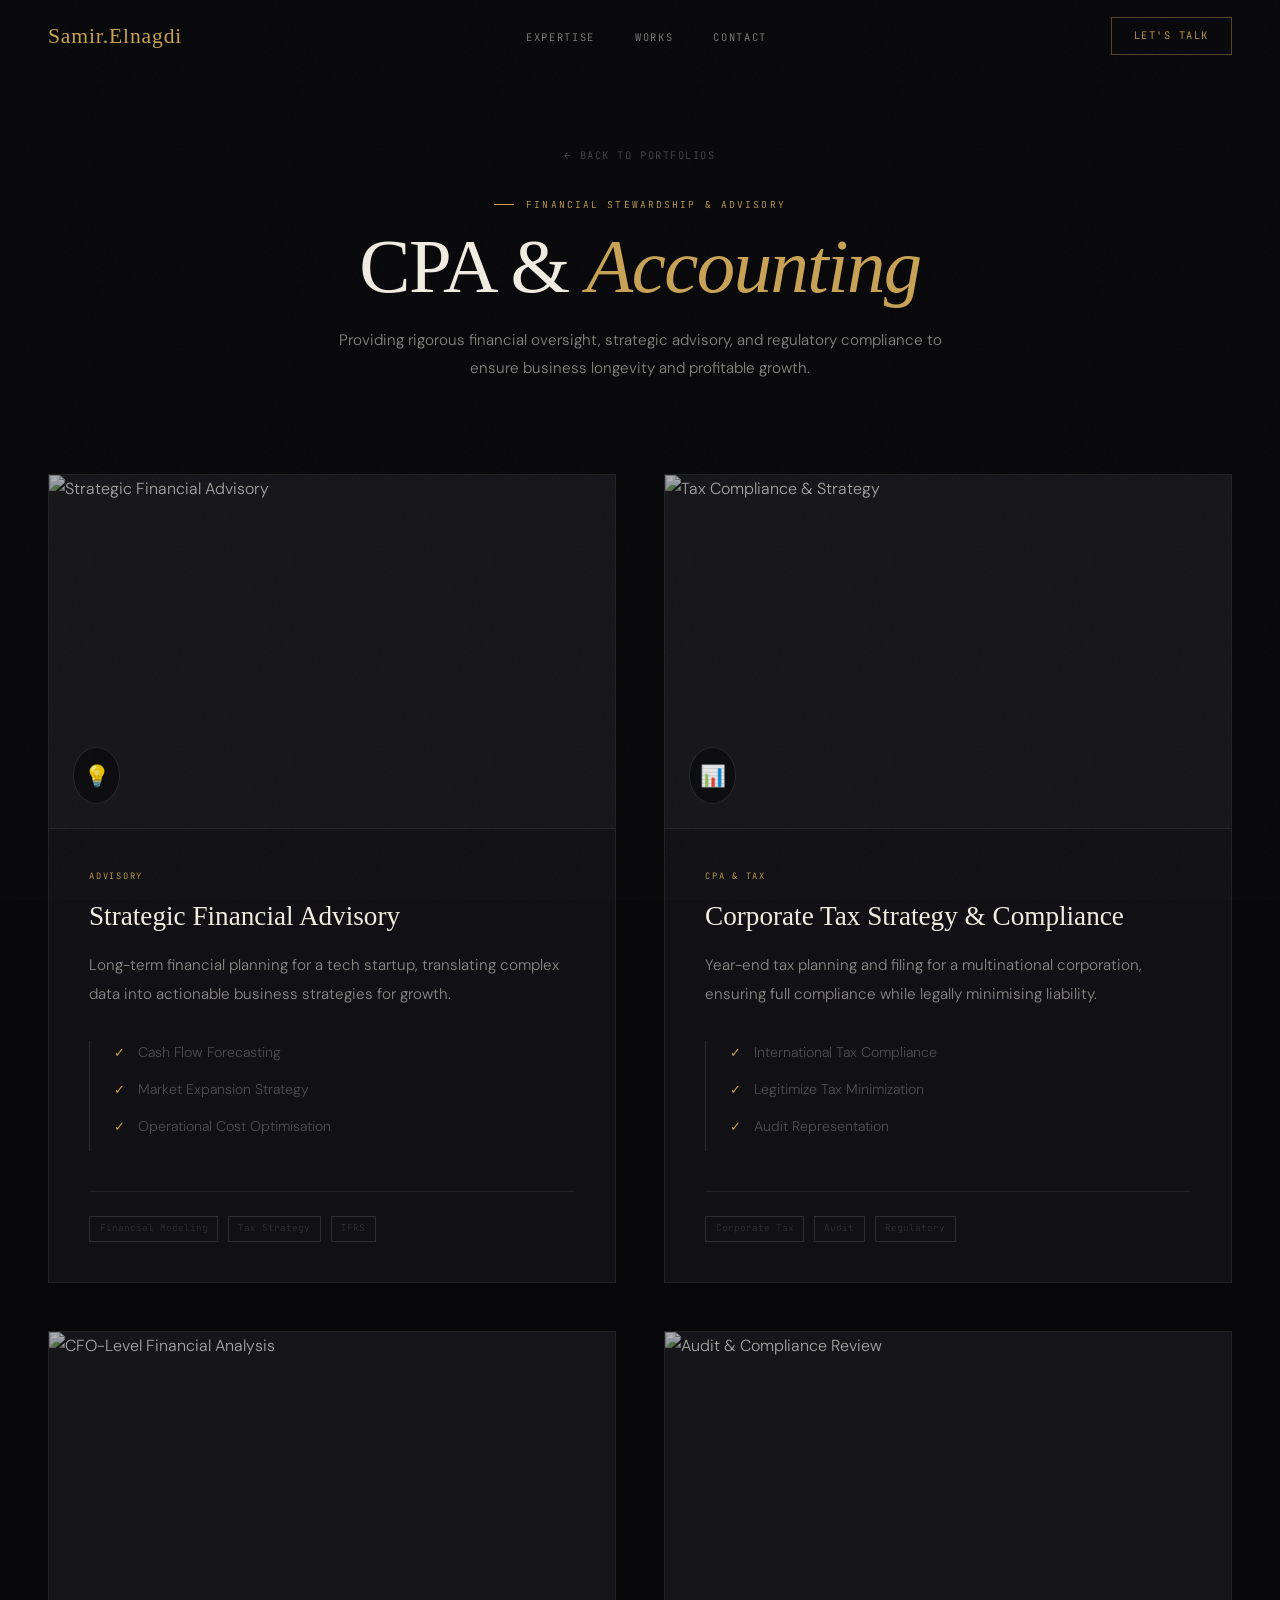
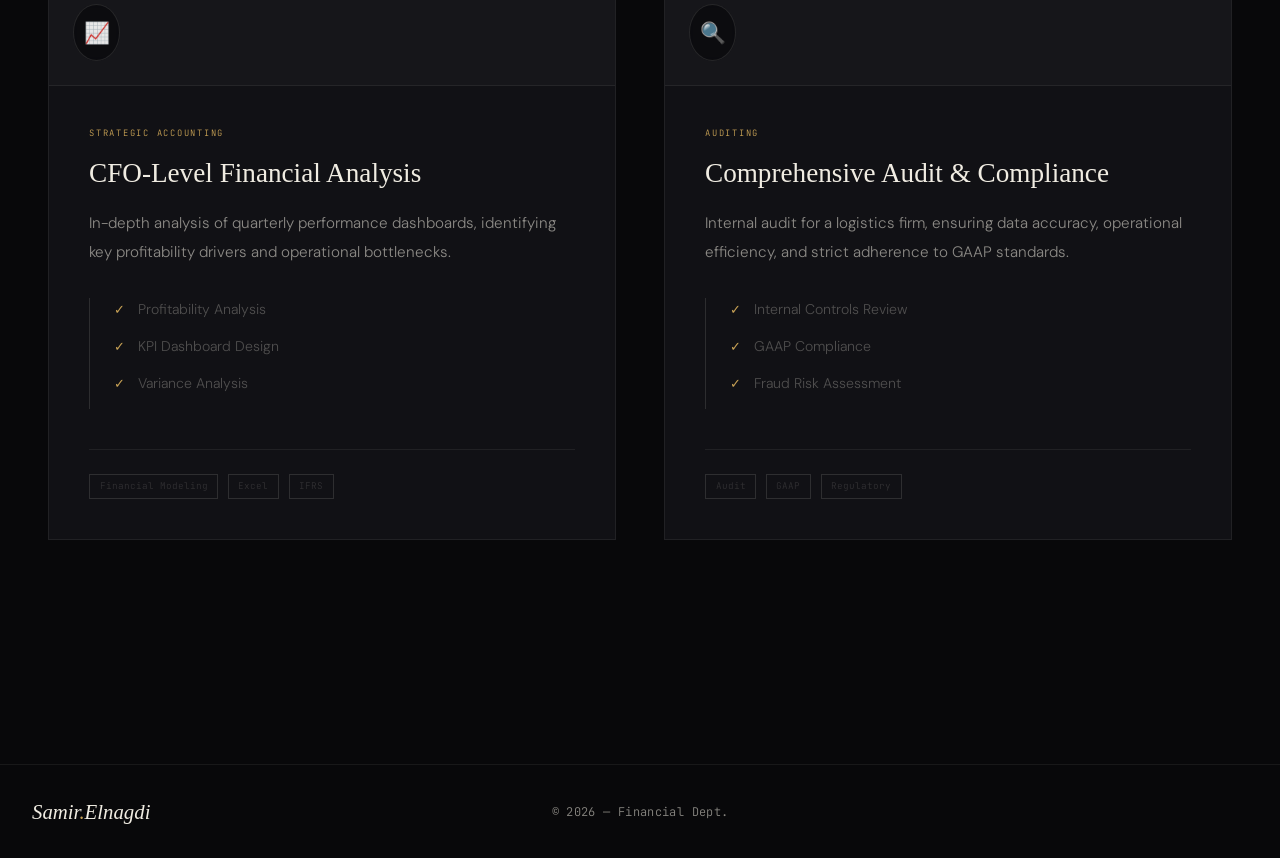
==== accounting-works.html @ 27909c34 "Add files via upload" ====
<!DOCTYPE html>
<html lang="en" data-theme="dark">
<head>
  <meta charset="UTF-8">
  <meta name="viewport" content="width=device-width, initial-scale=1.0">
  <title>CPA & Strategic Accounting — Samir.Elnagdi</title>
  <link rel="icon" type="image/png" href="favicon.png">
   <link rel="apple-touch-icon" href="favicon.png">
  <link rel="preconnect" href="https://fonts.googleapis.com">
  <link rel="preconnect" href="https://fonts.gstatic.com" crossorigin>
  <link href="https://fonts.googleapis.com/css2?family=Cairo:ital,opsz,wght@0,9..144,200;0,9..144,300;0,9..144,400;1,9..144,200;1,9..144,300;1,9..144,400&family=DM+Sans:wght@300;400;500&family=JetBrains+Mono:wght@300;400&display=swap" rel="stylesheet">
  <link rel="stylesheet" href="style.css">
  <style>
    /* ══ ACCOUNTING PAGE CUSTOM STYLES (WITH IMAGES) ══ */
    .pj-hero { padding-top: 140px; padding-bottom: 60px; text-align: center; }
    .pj-back-btn { font-family: 'JetBrains Mono', monospace; font-size: 0.65rem; letter-spacing: 0.15em; text-transform: uppercase; color: var(--text-3); transition: color 0.3s; display: inline-block; margin-bottom: 2rem; }
    .pj-back-btn:hover { color: var(--text); }
    
    .ac-grid { display: grid; grid-template-columns: repeat(auto-fill, minmax(420px, 1fr)); gap: 3rem; padding-bottom: 8rem; }
    
    .ac-card { background: var(--bg-card); border: 1px solid var(--border); position: relative; transition: all 0.5s cubic-bezier(.16,1,.3,1); overflow: hidden; display: flex; flex-direction: column; }
    .ac-card:hover { border-color: var(--accent); transform: translateY(-8px); box-shadow: var(--shadow); }
    
    /* Image Section */
    .ac-media { width: 100%; aspect-ratio: 16/10; background: var(--bg-3); overflow: hidden; border-bottom: 1px solid var(--border); position: relative; }
    .ac-media img { width: 100%; height: 100%; object-fit: cover; transition: transform 0.8s ease; filter: brightness(0.7) grayscale(0.5); /* Conservative tint */ }
    .ac-card:hover .ac-media img { transform: scale(1.04); filter: brightness(1) grayscale(0); }
    
    /* Overlay icon on image */
    .ac-meta-icon { position: absolute; bottom: 1.5rem; left: 1.5rem; font-size: 1.3rem; background: rgba(8,8,10,0.7); padding: 0.6rem; border-radius: 50%; backdrop-filter: blur(4px); border: 1px solid var(--border-2); z-index: 2; opacity: 0.9; color: var(--accent); }

    .ac-info { padding: 2.5rem; flex: 1; display: flex; flex-direction: column; }
    .ac-tag { font-family: 'JetBrains Mono', monospace; font-size: 0.55rem; color: var(--accent); text-transform: uppercase; letter-spacing: 0.2em; margin-bottom: 1rem; display: block; }
    .ac-title { font-family: 'Fraunces', serif; font-size: 1.7rem; font-weight: 300; margin-bottom: 1.2rem; color: var(--text); line-height: 1.2; }
    .ac-desc { font-size: 0.95rem; color: var(--text-2); line-height: 1.9; margin-bottom: 2rem; flex: 1; }
    
    .ac-list { list-style: none; margin-bottom: 2.5rem; border-left: 1px solid var(--border-2); padding-left: 1.5rem; }
    .ac-list li { font-size: 0.88rem; color: var(--text-3); margin-bottom: 0.8rem; display: flex; align-items: center; gap: 0.8rem; }
    .ac-list li::before { content: '✓'; color: var(--accent); font-family: 'JetBrains Mono', monospace; font-size: 0.8rem; }

    .ac-tech-stack { display: flex; flex-wrap: wrap; gap: 0.6rem; border-top: 1px solid var(--border); padding-top: 1.5rem; }
    .ac-tech-tag { font-family: 'JetBrains Mono', monospace; font-size: 0.58rem; color: var(--text-4); border: 1px solid var(--border-2); padding: 0.25rem 0.6rem; }

    @media (max-width: 768px) { .ac-grid { grid-template-columns: 1fr; gap: 2rem; } }
  </style>
</head>
<body>

  <div class="grain-overlay" aria-hidden="true"></div>

  <nav id="nav">
    <div class="nav-inner">
      <a href="index.html" class="nav-logo"><span class="logo-a">Samir</span><span class="logo-dot">.</span><span class="logo-studio">Elnagdi</span></a>
      <ul class="nav-links">
        <li><a href="index.html#expertise" class="nav-link">Expertise</a></li>
        <li><a href="index.html#works" class="nav-link">Works</a></li>
        <li><a href="index.html#contact" class="nav-link">Contact</a></li>
      </ul>
      <div class="nav-actions"><a href="index.html#contact" class="nav-cta magnetic">Let's Talk</a></div>
    </div>
  </nav>

  <header class="pj-hero">
    <div class="container">
      <a href="index.html#works" class="pj-back-btn magnetic">← Back to Portfolios</a>
      <div class="section-tag" style="justify-content: center;" data-reveal>Financial Stewardship & Advisory</div>
      <h1 class="section-title" data-reveal data-delay="80" style="font-size: clamp(3rem, 6vw, 5rem);">CPA & <em>Accounting</em></h1>
      <p class="section-sub" data-reveal data-delay="160" style="margin: 0 auto; max-width: 650px;">
        Providing rigorous financial oversight, strategic advisory, and regulatory compliance to ensure business longevity and profitable growth.
      </p>
    </div>
  </header>

  <section style="padding-top: 2rem;">
    <div class="container">
      <div class="ac-grid">

        <article class="ac-card" data-reveal>
          <div class="ac-media">
            <img src="https://images.unsplash.com/photo-1554224155-8d04cb21cd6c?q=80&w=800&auto=format&fit=crop" alt="Strategic Financial Advisory">
            <span class="ac-meta-icon">💡</span>
          </div>
          <div class="ac-info">
            <span class="ac-tag">Advisory</span>
            <h3 class="ac-title">Strategic Financial Advisory</h3>
            <p class="ac-desc">Long-term financial planning for a tech startup, translating complex data into actionable business strategies for growth.</p>
            <ul class="ac-list">
              <li>Cash Flow Forecasting</li>
              <li>Market Expansion Strategy</li>
              <li>Operational Cost Optimisation</li>
            </ul>
            <div class="ac-tech-stack">
              <span class="ac-tech-tag">Financial Modeling</span><span class="ac-tech-tag">Tax Strategy</span><span class="ac-tech-tag">IFRS</span>
            </div>
          </div>
        </article>

        <article class="ac-card" data-reveal data-delay="100">
          <div class="ac-media">
            <img src="https://images.unsplash.com/photo-1454165804606-c3d57bc86b40?q=80&w=800&auto=format&fit=crop" alt="Tax Compliance & Strategy">
            <span class="ac-meta-icon">📊</span>
          </div>
          <div class="ac-info">
            <span class="ac-tag">CPA & Tax</span>
            <h3 class="ac-title">Corporate Tax Strategy & Compliance</h3>
            <p class="ac-desc">Year-end tax planning and filing for a multinational corporation, ensuring full compliance while legally minimising liability.</p>
            <ul class="ac-list">
              <li>International Tax Compliance</li>
              <li>Legitimize Tax Minimization</li>
              <li>Audit Representation</li>
            </ul>
            <div class="ac-tech-stack">
              <span class="ac-tech-tag">Corporate Tax</span><span class="ac-tech-tag">Audit</span><span class="ac-tech-tag">Regulatory</span>
            </div>
          </div>
        </article>

        <article class="ac-card" data-reveal data-delay="200">
          <div class="ac-media">
            <img src="https://images.unsplash.com/photo-1551288049-bebda4e38f71?q=80&w=800&auto=format&fit=crop" alt="CFO-Level Financial Analysis">
            <span class="ac-meta-icon">📈</span>
          </div>
          <div class="ac-info">
            <span class="ac-tag">Strategic Accounting</span>
            <h3 class="ac-title">CFO-Level Financial Analysis</h3>
            <p class="ac-desc">In-depth analysis of quarterly performance dashboards, identifying key profitability drivers and operational bottlenecks.</p>
            <ul class="ac-list">
              <li>Profitability Analysis</li>
              <li>KPI Dashboard Design</li>
              <li>Variance Analysis</li>
            </ul>
            <div class="ac-tech-stack">
              <span class="ac-tech-tag">Financial Modeling</span><span class="ac-tech-tag">Excel</span><span class="ac-tech-tag">IFRS</span>
            </div>
          </div>
        </article>

        <article class="ac-card" data-reveal>
          <div class="ac-media">
            <img src="https://images.unsplash.com/photo-1610411800109-b68c9287c881?q=80&w=800&auto=format&fit=crop" alt="Audit & Compliance Review">
            <span class="ac-meta-icon">🔍</span>
          </div>
          <div class="ac-info">
            <span class="ac-tag">Auditing</span>
            <h3 class="ac-title">Comprehensive Audit & Compliance</h3>
            <p class="ac-desc">Internal audit for a logistics firm, ensuring data accuracy, operational efficiency, and strict adherence to GAAP standards.</p>
            <ul class="ac-list">
              <li>Internal Controls Review</li>
              <li>GAAP Compliance</li>
              <li>Fraud Risk Assessment</li>
            </ul>
            <div class="ac-tech-stack">
              <span class="ac-tech-tag">Audit</span><span class="ac-tech-tag">GAAP</span><span class="ac-tech-tag">Regulatory</span>
            </div>
          </div>
        </article>

      </div>
    </div>
  </section>

  <footer id="footer" style="border-top: 1px solid var(--border);">
    <div class="container footer-inner">
      <a href="index.html" class="footer-logo">Samir<span>.</span>Elnagdi</a>
      <p class="footer-copy">© 2026 <Samir class="ELnagdi"></Samir> — Financial Dept.</p>
    </div>
  </footer>

  <script src="script.js"></script>
</body>
</html>
---- style.css ----
/* ═══════════════════════════════════════════════
   Samir.Elnagdi — style.css  (RESPONSIVE FIXED)
   Fraunces (display) + DM Sans (body) + JetBrains Mono (mono)
   Theme: Editorial Luxury · Dark/Light
═══════════════════════════════════════════════ */

/* ── VARIABLES ── */
:root,
[data-theme="dark"] {
  --bg:           #08080a;
  --bg-2:         #0f0f12;
  --bg-3:         #16161a;
  --bg-card:      #111115;
  --bg-elevated:  #1a1a20;
  --text:         #f0ece2;
  --text-2:       rgba(240,236,226,.55);
  --text-3:       rgba(240,236,226,.28);
  --text-4:       rgba(240,236,226,.14);
  --accent:       #c8a255;
  --accent-2:     #e5bc70;
  --accent-dim:   rgba(200,162,85,.12);
  --accent-dim2:  rgba(200,162,85,.06);
  --border:       rgba(240,236,226,.07);
  --border-2:     rgba(240,236,226,.13);
  --border-3:     rgba(240,236,226,.22);
  --green:        #5dbfa0;
  --red:          #c96e6e;
  --overlay-bg:   rgba(8,8,10,.92);
  --shadow:       0 24px 64px rgba(0,0,0,.6);
  --shadow-sm:    0 8px 24px rgba(0,0,0,.35);
}

[data-theme="light"] {

  --bg:           #f4f0e8;

  --bg-2:         #ebe6db;

  --bg-3:         #e0d9cc;

  --bg-card:      #faf7f2;

  --bg-elevated:  #ffffff;

  --text:         #18160e;

  --text-2:       rgba(24,22,14,.55);

  --text-3:       rgba(24,22,14,.32);

  --text-4:       rgba(24,22,14,.14);

  --accent:       #9a6e20;

  --accent-2:     #b8872e;

  --accent-dim:   rgba(154,110,32,.1);

  --accent-dim2:  rgba(154,110,32,.05);

  --border:       rgba(24,22,14,.09);

  --border-2:     rgba(24,22,14,.16);

  --border-3:     rgba(24,22,14,.28);

  --green:        #1f7a5a;

  --red:          #a03030;

  --overlay-bg:   rgba(244,240,232,.94);

  --shadow:       0 24px 64px rgba(0,0,0,.12);

  --shadow-sm:    0 8px 24px rgba(0,0,0,.07);

} 

/* ── RESET ── */
*, *::before, *::after { box-sizing: border-box; margin: 0; padding: 0; }
html { scroll-behavior: smooth; font-size: 16px; }
body {
  background: var(--bg); color: var(--text);
  font-family: 'DM Sans', system-ui, sans-serif;
  font-weight: 300; line-height: 1.7;
  overflow-x: hidden;
  transition: background-color .5s ease, color .5s ease;
}
a { color: inherit; text-decoration: none; }
img, svg { display: block; max-width: 100%; }
button { font-family: inherit; cursor: pointer; }
input, textarea, select { font-family: inherit; }

/* ── GRAIN ── */
.grain-overlay {
  position: fixed; inset: 0; z-index: 9990; pointer-events: none; opacity: .028;
  background-image: url("data:image/svg+xml,%3Csvg viewBox='0 0 512 512' xmlns='http://www.w3.org/2000/svg'%3E%3Cfilter id='n'%3E%3CfeTurbulence type='fractalNoise' baseFrequency='.75' numOctaves='4' stitchTiles='stitch'/%3E%3C/filter%3E%3Crect width='100%25' height='100%25' filter='url(%23n)'/%3E%3C/svg%3E");
  background-size: 200px 200px;
}
[data-theme="light"] .grain-overlay { opacity: .018; }

#theme-overlay {
  position: fixed; inset: 0; z-index: 9980; pointer-events: none;
  display: none; clip-path: circle(0px at 50% 50%);
}

/* ── NAV ── */
#nav {
  position: fixed; top: 0; left: 0; right: 0; z-index: 900; padding: 0 3rem;
  transition: background .4s ease, border-color .4s ease, backdrop-filter .4s ease;
}
#nav.scrolled {
  background: var(--overlay-bg); border-bottom: 1px solid var(--border);
  backdrop-filter: blur(20px) saturate(1.4);
}
.nav-inner {
  max-width: 1280px; margin: 0 auto; display: flex;
  align-items: center; justify-content: space-between; height: 72px;
}
.nav-logo {
  font-family: 'Fraunces', Georgia, serif; font-size: 1.35rem;
  font-weight: 300; letter-spacing: .04em; color: var(--text);
}
.nav-logo span { color: var(--accent); }

.nav-links { display: flex; list-style: none; gap: 2.5rem; }
.nav-link {
  font-family: 'JetBrains Mono', monospace; font-size: .65rem;
  letter-spacing: .16em; text-transform: uppercase;
  color: var(--text-2); position: relative; transition: color .3s;
}
.nav-link::after {
  content: ''; position: absolute; bottom: -3px; left: 0; right: 0;
  height: 1px; background: var(--accent);
  transform: scaleX(0); transform-origin: left;
  transition: transform .35s cubic-bezier(.16,1,.3,1);
}
.nav-link:hover { color: var(--text); }
.nav-link:hover::after { transform: scaleX(1); }

.nav-actions { display: flex; align-items: center; gap: 12px; }

.theme-toggle {
  width: 42px; height: 42px; border-radius: 50%;
  background: transparent; border: 1px solid var(--border-2);
  color: var(--text); display: flex; align-items: center; justify-content: center;
  transition: background .3s, border-color .3s, color .3s, transform .2s;
}
.theme-toggle:hover { background: var(--bg-elevated); color: var(--accent); transform: rotate(20deg); }

[data-theme="dark"] .icon-sun { display: block; }
[data-theme="dark"] .icon-moon { display: none; }
[data-theme="light"] .icon-sun { display: none; }
[data-theme="light"] .icon-moon { display: block; }

.nav-cta {
  font-family: 'JetBrains Mono', monospace; font-size: .65rem;
  letter-spacing: .14em; text-transform: uppercase;
  color: var(--accent); border: 1px solid rgba(200,162,85,.4); padding: .55rem 1.4rem;
  transition: background .3s, border-color .3s, color .3s;
}
.nav-cta:hover { background: var(--accent); color: var(--bg); border-color: var(--accent); }

/* Hamburger */
.menu-toggle {
  display: none;
  background: transparent; border: none; padding: 0;
  width: 30px; height: 30px;
  flex-direction: column; justify-content: center;
  align-items: flex-end; gap: 6px; cursor: pointer; z-index: 2005;
}
.menu-toggle .line {
  width: 24px; height: 1.5px; background: var(--text);
  transition: .4s cubic-bezier(.7,0,.3,1); display: block;
}
.menu-toggle .line:last-child { width: 16px; }
.menu-toggle.active .line:nth-child(1) { transform: translateY(4px) rotate(45deg); width: 24px; }
.menu-toggle.active .line:nth-child(2) { transform: translateY(-4px) rotate(-45deg); width: 24px; }

/* ── LAYOUT ── */
.container { max-width: 1280px; margin: 0 auto; padding: 0 3rem; }
section { padding: 6rem 0; }

.section-tag {
  font-family: 'JetBrains Mono', monospace; font-size: .6rem;
  letter-spacing: .22em; text-transform: uppercase;
  color: var(--accent); margin-bottom: .9rem;
  display: flex; align-items: center; gap: .75rem;
}
.section-tag::before { content: ''; display: block; width: 20px; height: 1px; background: var(--accent); }
.section-title {
  font-family: 'Fraunces', Georgia, serif;
  font-size: clamp(2.4rem, 4.5vw, 4.5rem);
  font-weight: 300; line-height: 1.05; letter-spacing: -.02em; margin-bottom: 1.2rem;
}
.section-title em { font-style: italic; color: var(--accent); }
.section-sub { font-size: .95rem; color: var(--text-2); max-width: 46ch; line-height: 1.8; }
.section-header { margin-bottom: 4rem; max-width: 800px; }

/* ══════════════════════════════════════════
   HERO PREMIUM
══════════════════════════════════════════ */
.hero-premium {
  min-height: 100vh;
  padding: 120px 0 60px;
  background: var(--bg);
  position: relative;
  display: flex;
  align-items: center;
  overflow: hidden;
}
.hero-premium .grain-overlay { position: absolute; }

.hero-grid-wrapper {
  display: grid;
  grid-template-columns: 1.1fr 0.9fr;
  gap: 4rem;
  align-items: center;
  position: relative;
  z-index: 5;
}

.hero-badge {
  display: inline-flex; align-items: center; gap: 10px;
  font-family: 'JetBrains Mono', monospace;
  font-size: .7rem; letter-spacing: .2em; text-transform: uppercase;
  color: var(--accent); margin-bottom: 2rem;
}
.pulse {
  width: 6px; height: 6px; background: var(--accent); border-radius: 50%;
  animation: pulse-anim 2s infinite;
}
@keyframes pulse-anim {
  0%  { transform: scale(.9); opacity: 1; }
  100%{ transform: scale(2.5); opacity: 0; }
}

.hero-title {
  font-family: 'Fraunces', Georgia, serif;
  font-size: clamp(2.8rem, 6vw, 5.5rem);
  line-height: 1; font-weight: 200; margin-bottom: 2rem; letter-spacing: -.03em;
}
.hero-title .outline { -webkit-text-stroke: 1px var(--text); color: transparent; }
.hero-title .italic { font-style: italic; font-weight: 100; }

.hero-description {
  font-size: 1rem; color: var(--text-2);
  max-width: 520px; line-height: 1.75; margin-bottom: 3rem;
}

.hero-cta-group { display: flex; align-items: center; gap: 1.5rem; flex-wrap: wrap; }

.cta-primary {
  background: var(--text); color: var(--bg);
  padding: 1rem 2.2rem; border-radius: 100px;
  font-weight: 600; display: inline-flex; align-items: center; gap: .5rem;
  transition: opacity .3s, transform .3s;
}
.cta-primary:hover { opacity: .85; transform: translateY(-2px); }

.cta-secondary {
  font-family: 'JetBrains Mono', monospace; font-size: .7rem;
  letter-spacing: .14em; text-transform: uppercase;
  color: var(--text-2); transition: color .3s;
}
.cta-secondary:hover { color: var(--accent); }

/* Mahal Visual */
.mahal-wrapper {
  position: relative; height: 500px;
  display: flex; justify-content: center; align-items: center;
}
.mahal-frame {
  position: absolute; width: 200px;
  transition: all .7s cubic-bezier(.2,.8,.2,1);
}
.frame-inner {
  position: relative; width: 100%;
  aspect-ratio: 3/4.5;
  border-radius: 120px 120px 20px 20px;
  overflow: hidden;
  border: 1px solid rgba(255,255,255,.1);
  background: var(--bg-3);
}
.frame-inner img {
  width: 100%; height: 100%; object-fit: cover;
  filter: grayscale(100%) brightness(.6); transition: .6s;
}
.f-left  { left: 0;   transform: translateY(40px) rotate(-6deg); z-index: 2; }
.f-center{ z-index: 10; width: 230px; transform: translateY(-20px); }
.f-right { right: 0;  transform: translateY(40px) rotate(6deg);  z-index: 2; }
.mahal-wrapper:hover .f-left  { transform: translateX(-20px) translateY(20px) rotate(-10deg); }
.mahal-wrapper:hover .f-right { transform: translateX(20px)  translateY(20px) rotate(10deg);  }
.mahal-frame:hover { z-index: 20; transform: scale(1.1) translateY(-30px) rotate(0) !important; }
.mahal-frame:hover img { filter: grayscale(0%) brightness(1); }
.frame-tag {
  position: absolute; bottom: 20px; left: 50%; transform: translateX(-50%);
  font-family: 'JetBrains Mono', monospace; font-size: .6rem; letter-spacing: .2em;
  color: #fff; background: rgba(0,0,0,.7); padding: 5px 12px;
  border-radius: 100px; backdrop-filter: blur(8px); white-space: nowrap;
}
.frame-tag.italic { font-style: italic; }

/* Scroll hint */
.scroll-hint {
  position: absolute; bottom: 2rem; left: 50%; transform: translateX(-50%);
  display: flex; align-items: center; gap: .8rem;
  font-family: 'JetBrains Mono', monospace; font-size: .6rem;
  letter-spacing: .2em; text-transform: uppercase; color: var(--text-4);
}
.mouse-icon {
  width: 22px; height: 34px; border: 1px solid var(--border-2); border-radius: 11px;
  position: relative;
}
.mouse-icon::after {
  content: ''; position: absolute; width: 3px; height: 6px;
  background: var(--accent); border-radius: 2px; top: 5px; left: 50%;
  transform: translateX(-50%); animation: scroll-bounce 2s ease-in-out infinite;
}
@keyframes scroll-bounce { 0%,100%{ transform: translateX(-50%) translateY(0); } 80%{ transform: translateX(-50%) translateY(12px); opacity:.2; } }

/* ── TICKER ── */
.ticker-section {
  overflow: hidden;
  border-top: 1px solid var(--border); border-bottom: 1px solid var(--border);
  background: var(--bg-2); padding: .9rem 0;
}
.ticker-track { overflow: hidden; }
.ticker-inner {
  display: flex; align-items: center; gap: 2.5rem;
  white-space: nowrap; animation: ticker-scroll 30s linear infinite;
}
.ticker-inner span {
  font-family: 'JetBrains Mono', monospace; font-size: .62rem;
  letter-spacing: .18em; text-transform: uppercase; color: var(--text-3); flex-shrink: 0;
}
.ticker-inner em { font-style: normal; color: var(--accent); font-size: .65rem; flex-shrink: 0; }
.ticker-section:hover .ticker-inner { animation-play-state: paused; }
@keyframes ticker-scroll { 0%{ transform: translateX(0); } 100%{ transform: translateX(-50%); } }

/* ══════════════════════════════════════════
   EXPERTISE SECTION
══════════════════════════════════════════ */
.expertise-section {
  padding: 6rem 0;
  border-top: 1px solid var(--border);
  background: var(--bg);
}

.expertise-grid {
  display: grid;
  grid-template-columns: repeat(3, 1fr);
  gap: 1.5rem;
}

.exp-card {
  position: relative;
  height: 300px;
  background: var(--bg-card);
  border: 1px solid var(--border);
  overflow: hidden;
  transition: all .5s cubic-bezier(.2,1,.2,1);
}
.exp-img-bg {
  position: absolute; inset: 0; z-index: 0;
  opacity: .1; transition: .6s;
}
.exp-img-bg img { width: 100%; height: 100%; object-fit: cover; }

.exp-inner {
  position: relative; z-index: 2;
  padding: 1.8rem; height: 100%;
  display: flex; flex-direction: column;
}
.exp-header { display: flex; justify-content: space-between; margin-bottom: 1.5rem; }
.exp-num {
  font-family: 'JetBrains Mono', monospace; font-size: .7rem; color: var(--accent);
}
.exp-icon { font-size: 1.2rem; }
.exp-title { font-size: 1.25rem; font-weight: 400; margin-bottom: .5rem; }
.exp-cat { font-size: .65rem; text-transform: uppercase; letter-spacing: .15em; color: var(--accent); margin-bottom: 1rem; }
.exp-desc { font-size: .88rem; color: var(--text-3); line-height: 1.7; }

.exp-card:hover { border-color: var(--accent); transform: translateY(-8px); }
.exp-card:hover .exp-img-bg { opacity: .25; transform: scale(1.05); }

/* CPA Full-Width Card */
.exp-card-cpa {
  grid-column: span 3;
  height: 120px;
  overflow: hidden;
}
.exp-inner-cpa {
  position: relative; z-index: 1;
  padding: 0 2.5rem; width: 100%; height: 100%;
  display: flex; align-items: center; justify-content: space-between;
}
.cpa-left  { flex: 0 0 30%; display: flex; flex-direction: column; gap: .4rem; }
.cpa-desc-area {
  flex: 1; padding: 0 2rem;
  border-left: 1px solid var(--border);
  border-right: 1px solid var(--border);
}
.cpa-right { flex: 0 0 20%; text-align: right; padding-left: 2rem; }

.exp-card-cpa .exp-img-bg img {
  filter: grayscale(100%) brightness(.5);
}

/* ══════════════════════════════════════════
   WORKS SECTION
══════════════════════════════════════════ */
.works-section { padding: 6rem 0; background: var(--bg); }

.works-grid {
  display: grid;
  grid-template-columns: repeat(3, 1fr);
  gap: 1.5rem;
}

.work-card {
  position: relative;
  background: var(--bg-card);
  border: 1px solid var(--border);
  overflow: hidden;
  cursor: pointer;
  transition: all .5s cubic-bezier(.16,1,.3,1);
}

/* Small cards: image fills, info overlays bottom */
.work-card:not(.work-featured) {
  height: 280px;
}
.work-card:not(.work-featured) .work-media {
  position: absolute; inset: 0; z-index: 0;
}
.work-card:not(.work-featured) .work-media img {
  width: 100%; height: 100%; object-fit: cover;
  filter: brightness(.85); transition: all .6s ease;
}
.work-card:not(.work-featured) .work-info {
  position: absolute; bottom: 0; left: 0; width: 100%;
  padding: 2rem 1.5rem 1.5rem; z-index: 2;
  background: linear-gradient(to top, rgba(0,0,0,.9) 0%, rgba(0,0,0,.4) 60%, transparent 100%);
}

/* Featured cards: flex row — image left, info right */
.work-featured {
  grid-column: span 3;
  display: flex;
  flex-direction: row;
  height: 300px;
}
.work-featured .work-media {
  position: relative;
  flex: 1.6;
  overflow: hidden;
}
.work-featured .work-media img {
  width: 100%; height: 100%; object-fit: cover;
  filter: brightness(.85); transition: all .6s ease;
}
.work-featured .work-info {
  flex: 1;
  display: flex; flex-direction: column; justify-content: center;
  padding: 2.5rem;
  background: var(--bg-card);
  border-left: 1px solid var(--border);
}

/* Shared text styles */
.work-cat {
  font-family: 'JetBrains Mono', monospace; font-size: .65rem;
  letter-spacing: .15em; text-transform: uppercase;
  color: var(--accent); margin-bottom: .8rem; display: block;
}
.work-meta { display: flex; justify-content: space-between; align-items: center; margin-bottom: .8rem; }
.work-year { font-family: 'JetBrains Mono', monospace; font-size: .6rem; color: var(--text-4); }
.work-title {
  font-family: 'Fraunces', Georgia, serif; font-size: 1.4rem;
  font-weight: 300; color: var(--text); line-height: 1.2;
}
.work-featured .work-title { font-size: 1.9rem; }
.work-desc { font-size: .85rem; color: var(--text-3); line-height: 1.6; margin-top: .8rem; }

/* Hover effects */
.work-card:hover { border-color: var(--accent); transform: translateY(-5px); }
.work-card:hover .work-media img { filter: brightness(1); transform: scale(1.04); }

.work-overlay {
  position: absolute; inset: 0; z-index: 5;
  background: rgba(0,0,0,.15);
  display: flex; align-items: center; justify-content: center;
  opacity: 0; transition: .4s;
}
.work-card:hover .work-overlay { opacity: 1; }
.work-view-btn {
  font-family: 'JetBrains Mono', monospace; font-size: .7rem;
  color: #fff; border: 1px solid rgba(255,255,255,.3);
  padding: .8rem 1.6rem; border-radius: 100px;
}

/* ── ABOUT ── */
#about { background: var(--bg); }
.about-grid {
  display: grid;
  grid-template-columns: 0.85fr 1.15fr;
  gap: 6rem; align-items: start;
}
.about-portrait { position: relative; margin-bottom: 2.5rem; }
.portrait-frame {
  width: 100%; aspect-ratio: 3/4; max-width: 300px;
  background: var(--bg-3); border: 1px solid var(--border-2);
  display: flex; align-items: center; justify-content: center;
  overflow: hidden; position: relative;
}
.portrait-frame::before {
  content: ''; position: absolute; inset: 0;
  background: radial-gradient(ellipse at 50% 0%, var(--accent-dim2) 0%, transparent 70%);
}
.portrait-initials {
  font-family: 'Fraunces', Georgia, serif; font-size: 8rem;
  font-weight: 200; font-style: italic; color: var(--accent); opacity: .55;
  position: relative; z-index: 1; user-select: none;
}
.portrait-badge {
  position: absolute; bottom: -1rem; right: -1rem;
  background: var(--accent); padding: .9rem 1.2rem;
  display: flex; flex-direction: column; gap: .1rem;
}
.pb-label {
  font-family: 'JetBrains Mono', monospace; font-size: .55rem;
  letter-spacing: .14em; text-transform: uppercase; color: rgba(8,8,10,.6);
}
.pb-value { font-family: 'DM Sans', sans-serif; font-size: .8rem; font-weight: 500; color: var(--bg); }
.about-quote {
  font-family: 'Fraunces', Georgia, serif; font-size: 1.2rem;
  font-weight: 300; font-style: italic; color: var(--text-2); line-height: 1.5;
  border-left: 2px solid var(--accent); padding-left: 1.2rem; margin-top: 1.5rem;
}
.about-text p { font-size: .95rem; color: var(--text-2); line-height: 1.9; margin-bottom: 1.2rem; }
.about-text p:last-child { margin-bottom: 0; }

/* ── CONTACT ── */
#contact { background: var(--bg-2); }
.contact-header { margin-bottom: 3rem; }
.contact-title { max-width: 16ch; }
.contact-grid {
  display: grid;
  grid-template-columns: .9fr 1.1fr;
  gap: 5rem; align-items: start;
}
.contact-intro { font-size: .95rem; color: var(--text-2); line-height: 1.85; margin-bottom: 2rem; }
.contact-email {
  font-family: 'Fraunces', Georgia, serif;
  font-size: clamp(1.1rem, 2.5vw, 1.8rem);
  font-weight: 300; font-style: italic; color: var(--accent);
  display: block; border-bottom: 1px solid rgba(200,162,85,.3);
  padding-bottom: .8rem; margin-bottom: 2.5rem;
  transition: color .3s, border-color .3s;
}
.contact-email:hover { color: var(--accent-2); border-color: rgba(200,162,85,.6); }
.contact-divider { height: 1px; background: var(--border); margin-bottom: 2rem; }
.social-nav { display: grid; grid-template-columns: 1fr 1fr; gap: .8rem; }
.social-link {
  font-family: 'JetBrains Mono', monospace; font-size: .7rem;
  letter-spacing: .12em; text-transform: uppercase;
  color: var(--text-2); display: flex; align-items: center; gap: .5rem;
  padding: .5rem 0; border-bottom: 1px solid var(--border);
  transition: color .3s, padding-left .3s;
}
.social-link span { transition: transform .3s; }
.social-link:hover { color: var(--text); padding-left: .5rem; }
.social-link:hover span { transform: translate(3px,-3px); }

.contact-form { display: flex; flex-direction: column; gap: 1.2rem; }
.form-row { display: grid; grid-template-columns: 1fr 1fr; gap: 1.2rem; }
.form-group { display: flex; flex-direction: column; gap: .45rem; }
.form-label {
  font-family: 'JetBrains Mono', monospace; font-size: .58rem;
  letter-spacing: .15em; text-transform: uppercase; color: var(--text-3);
}
.form-input {
  background: var(--bg-3); border: 1px solid var(--border-2);
  color: var(--text); font-size: .9rem; font-weight: 300;
  padding: .85rem 1rem; outline: none;
  transition: border-color .3s, background .3s;
}
.form-input::placeholder { color: var(--text-4); }
.form-input:focus { border-color: rgba(200,162,85,.6); background: var(--bg-elevated); }
.form-select {
  background-image: url("data:image/svg+xml,%3Csvg width='12' height='8' viewBox='0 0 12 8' fill='none' xmlns='http://www.w3.org/2000/svg'%3E%3Cpath d='M1 1L6 7L11 1' stroke='%23888' stroke-width='1.5'/%3E%3C/svg%3E");
  background-repeat: no-repeat; background-position: right 1rem center; padding-right: 2.5rem;
  appearance: none; -webkit-appearance: none;
}
.form-textarea { height: 130px; resize: none; }
.form-footer { display: flex; align-items: center; justify-content: space-between; flex-wrap: wrap; gap: 1rem; }
.form-privacy {
  font-family: 'JetBrains Mono', monospace; font-size: .58rem;
  letter-spacing: .08em; color: var(--text-4);
}
.form-submit {
  font-family: 'JetBrains Mono', monospace; font-size: .68rem;
  letter-spacing: .14em; text-transform: uppercase;
  background: var(--accent); color: var(--bg); border: none;
  padding: .9rem 2rem; display: flex; align-items: center; gap: .6rem;
  transition: background .3s, transform .25s; cursor: pointer;
}
.form-submit:hover { background: var(--accent-2); transform: translateY(-2px); }
.submit-arrow { transition: transform .3s; }
.form-submit:hover .submit-arrow { transform: translateX(4px); }
.form-success {
  display: none; font-family: 'JetBrains Mono', monospace; font-size: .68rem;
  letter-spacing: .1em; color: var(--green);
  border: 1px solid rgba(93,191,160,.3); padding: .8rem 1rem;
  background: rgba(93,191,160,.07); margin-top: 20px;
}

/* ── FOOTER ── */
#footer {
  padding: 1.8rem 0;
  border-top: 1px solid var(--border);
  background: var(--bg);
}
.footer-inner {
  max-width: 1400px; margin: 0 auto; padding: 0 2rem;
  display: grid;
  grid-template-columns: 1fr 2fr 1fr;
  align-items: center; gap: 1rem;
}
.footer-logo {
  font-family: 'Fraunces', Georgia, serif; font-size: 1.3rem;
  font-style: italic; color: var(--text);
}
.footer-logo span { color: var(--accent); }
.footer-copy {
  font-family: 'JetBrains Mono', monospace; font-size: .75rem;
  letter-spacing: .03em; color: var(--text-2);
  text-align: center; white-space: nowrap;
}
.footer-copy strong { color: var(--text); font-weight: 600; }
.footer-dev, .footer-tagline {
  font-size: .75rem; color: var(--text-3);
  text-align: right; letter-spacing: .01em;
}
.dev-link { color: var(--accent); transition: opacity .3s; }
.dev-link:hover { opacity: .7; }

/* ── REVEAL ANIMATIONS ── */
[data-reveal] {
  opacity: 0;
  transform: translateY(24px);
  transition: opacity .75s cubic-bezier(.16,1,.3,1), transform .75s cubic-bezier(.16,1,.3,1);
}
[data-reveal].in {
  opacity: 1;
  transform: translateY(0);
}

/* ══════════════════════════════════════════════════════
   RESPONSIVE — ONE CLEAN CONSOLIDATED SECTION
   Breakpoints: 1100 → 768 → 480
══════════════════════════════════════════════════════ */

/* ── Large Tablet / Small Laptop (≤ 1100px) ── */
@media (max-width: 1100px) {

  .container { padding: 0 2rem; }
  #nav { padding: 0 2rem; }

  /* Hero */
  .hero-grid-wrapper {
    grid-template-columns: 1fr;
    text-align: center;
    gap: 3rem;
  }
  .hero-description { margin-left: auto; margin-right: auto; }
  .hero-cta-group   { justify-content: center; }
  .hero-badge       { justify-content: center; }
  .hero-mahal-visual{ display: flex; justify-content: center; }
  .mahal-wrapper    { height: 380px; }
  .mahal-frame      { width: 160px; }
  .f-center         { width: 190px; }

  /* Expertise */
  .expertise-grid { grid-template-columns: repeat(2, 1fr); }
  .exp-card-cpa {
    grid-column: span 2;
    height: auto;
  }
  .exp-inner-cpa {
    flex-direction: column;
    align-items: flex-start;
    padding: 2rem;
    gap: 1.2rem;
    height: auto;
  }
  .cpa-left, .cpa-desc-area, .cpa-right {
    flex: none; width: 100%;
    padding: 0; border: none;
    text-align: left;
  }

  /* Works */
  .works-grid { grid-template-columns: repeat(2, 1fr); }
  .work-featured {
    grid-column: span 2;
    flex-direction: column;
    height: auto;
  }
  .work-featured .work-media {
    flex: none;
    height: 260px;
    width: 100%;
  }
  .work-featured .work-info {
    flex: none;
    border-left: none;
    border-top: 1px solid var(--border);
    padding: 2rem;
  }

  /* About */
  .about-grid { grid-template-columns: 1fr; gap: 3rem; }
  .portrait-frame { max-width: 260px; }

  /* Contact */
  .contact-grid { grid-template-columns: 1fr; gap: 3rem; }

  /* Footer */
  .footer-inner {
    grid-template-columns: 1fr 1fr;
    gap: 1.5rem;
  }
  .footer-copy {
    grid-column: span 2;
    text-align: center;
    white-space: normal;
  }
  .footer-dev { text-align: left; }
}

/* ── Tablet Portrait / Mobile (≤ 768px) ── */
@media (max-width: 768px) {

  .container { padding: 0 1.25rem; }
  #nav { padding: 0 1.25rem; }
  section { padding: 4rem 0; }

  /* Nav — show burger, hide desktop links */
  .menu-toggle { display: flex !important; }
  .nav-cta.desktop-only { display: none !important; }

  .nav-links {
    position: fixed;
    top: 0; right: -100%;
    width: 100%; height: 100vh;
    background: var(--bg);
    display: flex; flex-direction: column;
    justify-content: center; align-items: center;
    gap: 2.5rem;
    transition: right .5s cubic-bezier(.7,0,.3,1);
    z-index: 1000;
  }
  .nav-links.active { right: 0; }
  .nav-link {
    font-family: 'Fraunces', Georgia, serif;
    font-size: 2rem; letter-spacing: 0;
  }
  .nav-link::after { display: none; }

  /* Hero */
  .hero-premium { padding: 100px 0 50px; }
  .hero-title { font-size: clamp(2.4rem, 9vw, 3.5rem); margin-bottom: 1.5rem; }
  .hero-description { font-size: .95rem; margin-bottom: 2rem; }
  .mahal-wrapper { height: 300px; }
  .mahal-frame { width: 120px; }
  .f-center { width: 145px; }
  .f-left  { left: -5px;  transform: translateY(30px) rotate(-5deg); }
  .f-right { right: -5px; transform: translateY(30px) rotate(5deg);  }
  .scroll-hint { display: none; }

  /* Typography */
  .section-title { font-size: clamp(2rem, 7vw, 2.8rem); }
  .section-header { margin-bottom: 2.5rem; }

  /* Expertise */
  .expertise-section { padding: 4rem 0; }
  .expertise-grid {
    grid-template-columns: 1fr;
    gap: 1rem;
  }
  .exp-card { height: auto; min-height: 200px; }
  .exp-card-cpa { grid-column: span 1; }

  /* Works */
  .works-section { padding: 4rem 0; }
  .works-grid {
    display: flex;
    flex-direction: column;
    gap: 1.5rem;
  }

  /* ALL cards: stack image on top, info below */
  .work-card,
  .work-featured {
    width: 100%;
    display: flex !important;
    flex-direction: column !important;
    height: auto !important;
  }

  /* Image always at top, relative, fixed height */
  .work-card .work-media,
  .work-featured .work-media {
    position: relative !important;
    flex: none !important;
    inset: auto !important;
    width: 100% !important;
    height: 220px !important;
    overflow: hidden;
  }
  .work-card .work-media img,
  .work-featured .work-media img {
    width: 100%; height: 100%; object-fit: cover;
    filter: brightness(.9) !important;
  }

  /* Info always below, solid background */
  .work-card .work-info,
  .work-featured .work-info {
    position: relative !important;
    flex: none !important;
    inset: auto !important;
    width: 100% !important;
    padding: 1.5rem !important;
    background: var(--bg-card) !important;
    background-image: none !important;
  }

  .work-title { font-size: 1.3rem !important; }
  .work-featured .work-title { font-size: 1.5rem !important; }

  /* About */
  .about-grid { gap: 2.5rem; }
  .portrait-frame { max-width: 240px; }
  .portrait-badge { right: 0; }

  /* Contact */
  .form-row { grid-template-columns: 1fr; }
  .social-nav { grid-template-columns: 1fr 1fr !important; }

  /* Footer */
  .footer-inner {
    display: flex;
    flex-direction: column;
    align-items: center;
    text-align: center;
    gap: 1rem;
  }
  .footer-logo,
  .footer-copy,
  .footer-dev,
  .footer-tagline {
    text-align: center !important;
    white-space: normal;
  }

  /* Reveal: never block content on mobile */
  [data-reveal] {
    opacity: 1 !important;
    transform: none !important;
    transition: none !important;
  }
  [data-reveal].in {
    opacity: 1 !important;
    transform: none !important;
  }
}

/* ── Small Mobile (≤ 480px) ── */
@media (max-width: 480px) {

  .hero-title  { font-size: 2.3rem; }
  .hero-badge  { font-size: .6rem; letter-spacing: .12em; }

  .hero-cta-group  { flex-direction: column; align-items: stretch; }
  .cta-primary,
  .cta-secondary { text-align: center; justify-content: center; }

  .mahal-wrapper { height: 260px; }
  .mahal-frame   { width: 100px; }
  .f-center      { width: 120px; }

  .exp-inner { padding: 1.2rem; }

  .social-nav { grid-template-columns: 1fr !important; }

  .form-footer { flex-direction: column; align-items: stretch; }
  .form-submit  { justify-content: center; }
}
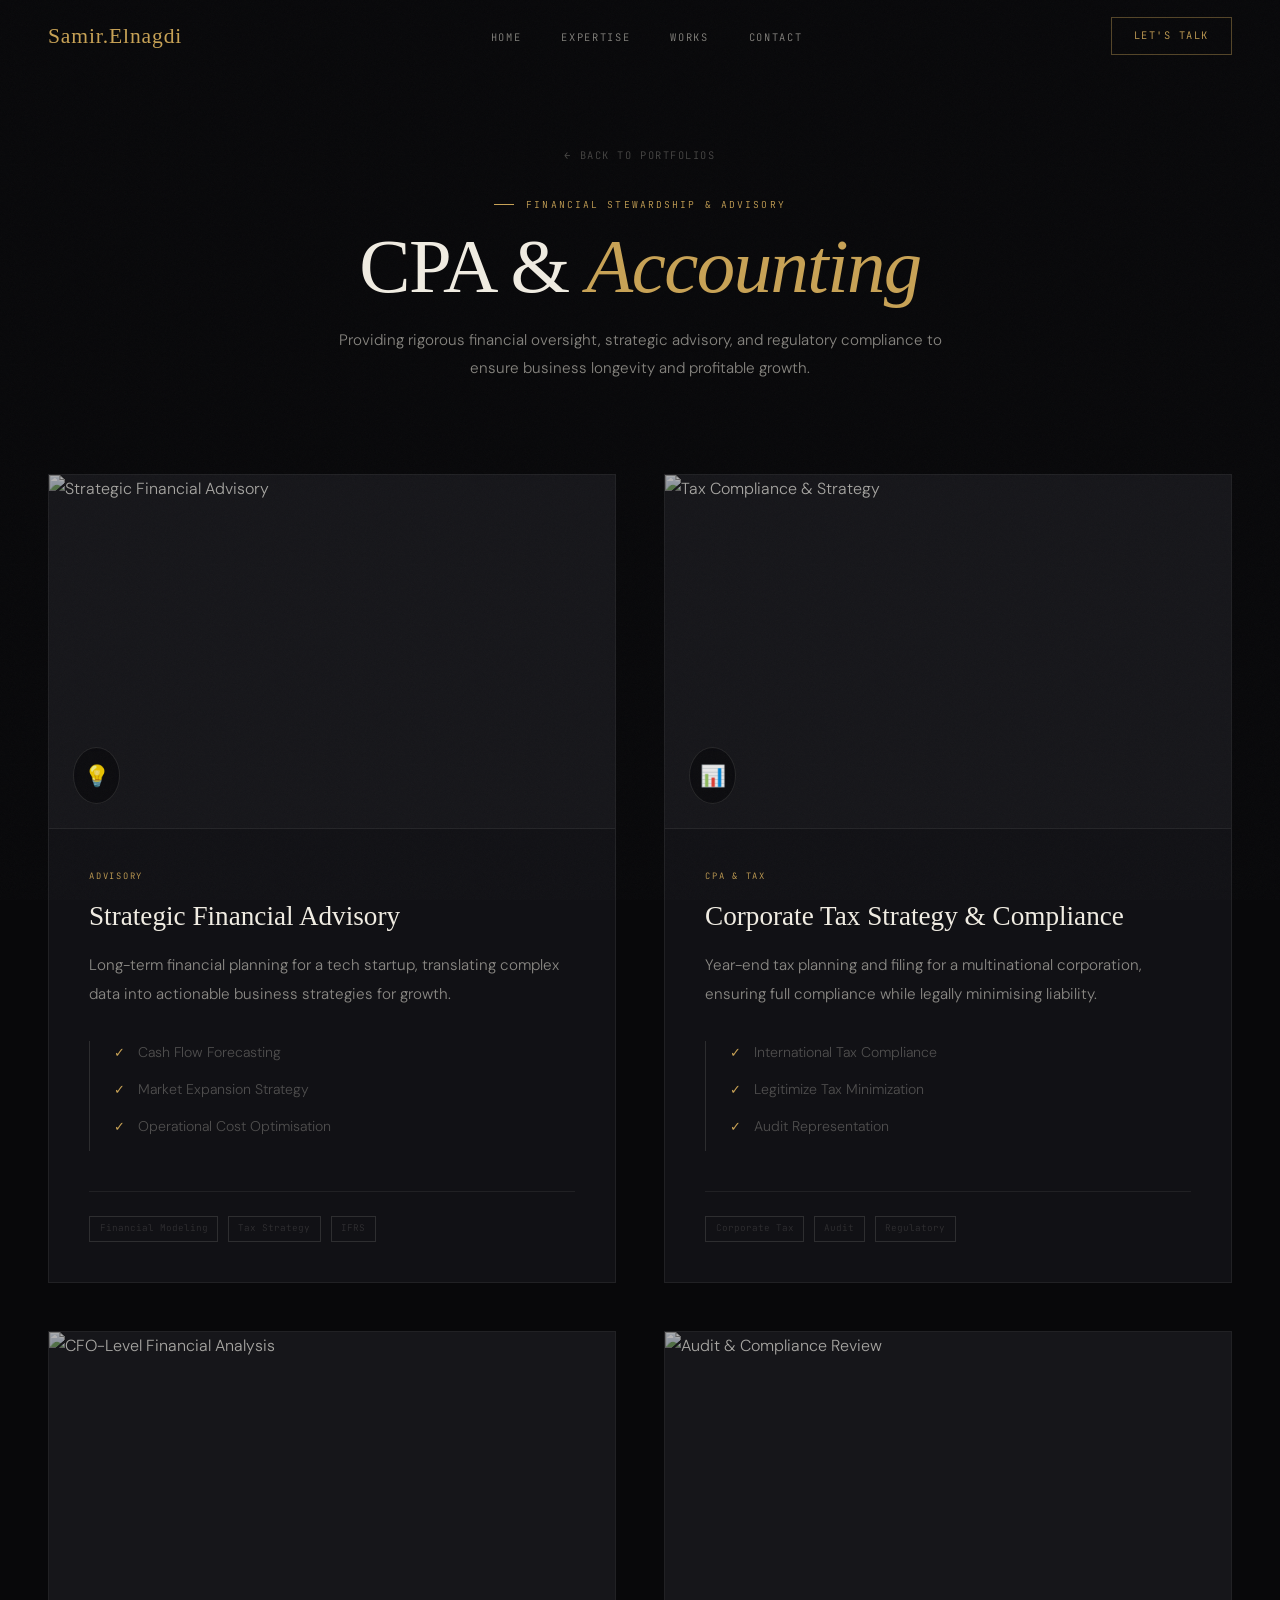
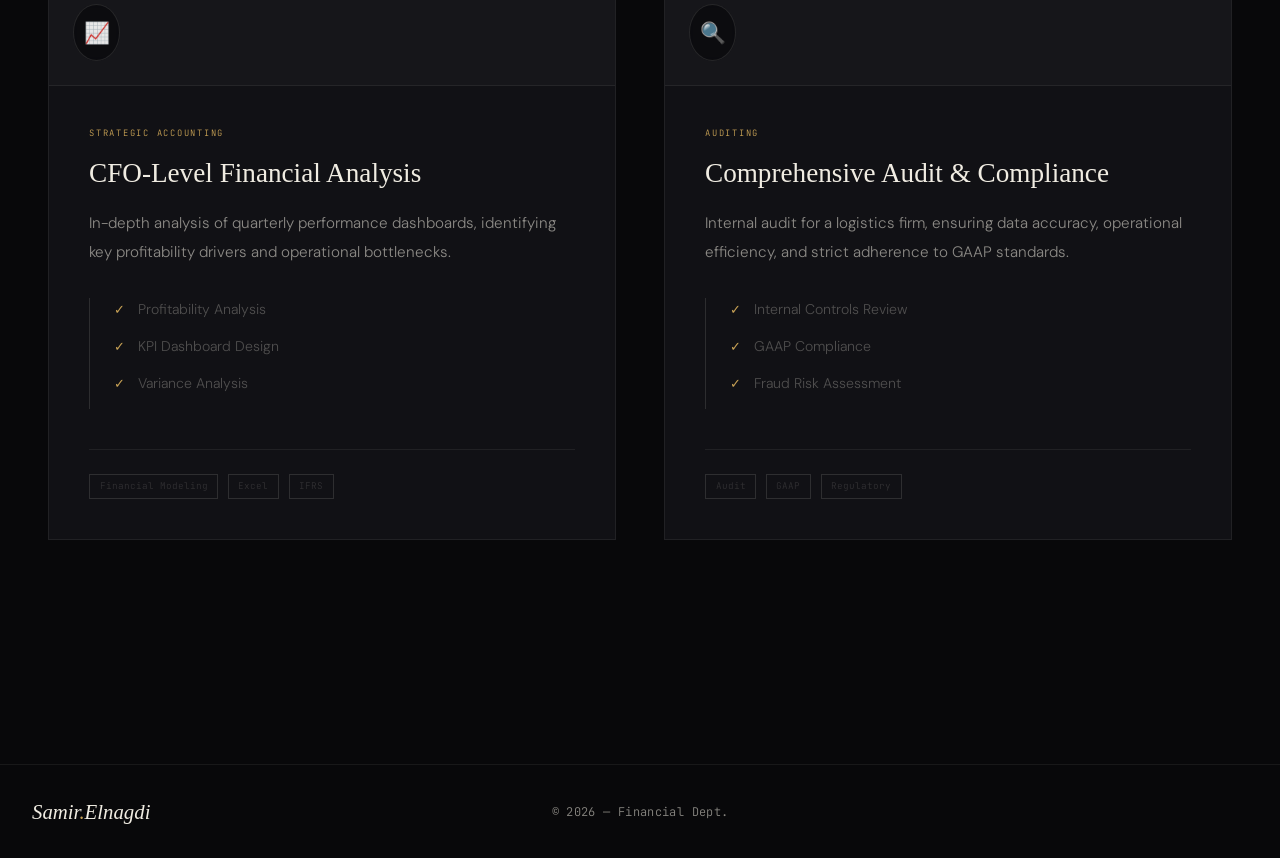
==== commit 4265a73f: "Add files via upload" ====
--- a/accounting-works.html
+++ b/accounting-works.html
@@ -52,6 +52,7 @@
     <div class="nav-inner">
       <a href="index.html" class="nav-logo"><span class="logo-a">Samir</span><span class="logo-dot">.</span><span class="logo-studio">Elnagdi</span></a>
       <ul class="nav-links">
+        <li><a href="index.html" class="nav-link">Home</a></li>
         <li><a href="index.html#expertise" class="nav-link">Expertise</a></li>
         <li><a href="index.html#works" class="nav-link">Works</a></li>
         <li><a href="index.html#contact" class="nav-link">Contact</a></li>
--- a/style.css
+++ b/style.css
@@ -30,51 +30,6 @@
   --shadow-sm:    0 8px 24px rgba(0,0,0,.35);
 }
 
-[data-theme="light"] {
-
-  --bg:           #f4f0e8;
-
-  --bg-2:         #ebe6db;
-
-  --bg-3:         #e0d9cc;
-
-  --bg-card:      #faf7f2;
-
-  --bg-elevated:  #ffffff;
-
-  --text:         #18160e;
-
-  --text-2:       rgba(24,22,14,.55);
-
-  --text-3:       rgba(24,22,14,.32);
-
-  --text-4:       rgba(24,22,14,.14);
-
-  --accent:       #9a6e20;
-
-  --accent-2:     #b8872e;
-
-  --accent-dim:   rgba(154,110,32,.1);
-
-  --accent-dim2:  rgba(154,110,32,.05);
-
-  --border:       rgba(24,22,14,.09);
-
-  --border-2:     rgba(24,22,14,.16);
-
-  --border-3:     rgba(24,22,14,.28);
-
-  --green:        #1f7a5a;
-
-  --red:          #a03030;
-
-  --overlay-bg:   rgba(244,240,232,.94);
-
-  --shadow:       0 24px 64px rgba(0,0,0,.12);
-
-  --shadow-sm:    0 8px 24px rgba(0,0,0,.07);
-
-} 
 
 /* ── RESET ── */
 *, *::before, *::after { box-sizing: border-box; margin: 0; padding: 0; }
@@ -444,44 +399,85 @@
   background: linear-gradient(to top, rgba(0,0,0,.9) 0%, rgba(0,0,0,.4) 60%, transparent 100%);
 }
 
-/* Featured cards: flex row — image left, info right */
+
 .work-featured {
   grid-column: span 3;
   display: flex;
   flex-direction: row;
-  height: 300px;
-}
+  height: 300px; 
+  margin-bottom: 1.5rem; 
+  background: var(--bg-card);
+  border: 1px solid var(--border);
+  overflow: hidden;
+  transition: all .5s cubic-bezier(.16,1,.3,1);
+}
+
+
+.work-featured.reverse {
+  flex-direction: row-reverse;
+}
+
+.work-featured:hover {
+  transform: translateY(-5px); 
+  border-color: var(--accent);
+  box-shadow: var(--shadow);
+}
+
 .work-featured .work-media {
   position: relative;
-  flex: 1.6;
+  flex: 1.4; 
   overflow: hidden;
 }
+
 .work-featured .work-media img {
-  width: 100%; height: 100%; object-fit: cover;
-  filter: brightness(.85); transition: all .6s ease;
-}
+  width: 100%; 
+  height: 100%; 
+  object-fit: cover;
+  filter: brightness(.85); 
+  transition: all .6s ease;
+}
+
+.work-featured:hover .work-media img {
+  transform: scale(1.05);
+  filter: brightness(1);
+}
+
 .work-featured .work-info {
   flex: 1;
-  display: flex; flex-direction: column; justify-content: center;
-  padding: 2.5rem;
-  background: var(--bg-card);
+  display: flex; 
+  flex-direction: column; 
+  justify-content: center;
+  padding: 1.8rem; 
+}
+
+
+.work-featured:not(.reverse) .work-info {
   border-left: 1px solid var(--border);
 }
 
-/* Shared text styles */
-.work-cat {
-  font-family: 'JetBrains Mono', monospace; font-size: .65rem;
-  letter-spacing: .15em; text-transform: uppercase;
-  color: var(--accent); margin-bottom: .8rem; display: block;
-}
-.work-meta { display: flex; justify-content: space-between; align-items: center; margin-bottom: .8rem; }
-.work-year { font-family: 'JetBrains Mono', monospace; font-size: .6rem; color: var(--text-4); }
-.work-title {
-  font-family: 'Fraunces', Georgia, serif; font-size: 1.4rem;
-  font-weight: 300; color: var(--text); line-height: 1.2;
-}
-.work-featured .work-title { font-size: 1.9rem; }
-.work-desc { font-size: .85rem; color: var(--text-3); line-height: 1.6; margin-top: .8rem; }
+.work-featured.reverse .work-info {
+  border-right: 1px solid var(--border);
+}
+
+
+@media (max-width: 992px) {
+  .work-featured, 
+  .work-featured.reverse {
+    flex-direction: column !important;
+    height: auto;
+    grid-column: span 1;
+    margin-bottom: 1rem; 
+  }
+  
+  .work-featured .work-media {
+    height: 220px; 
+  }
+  
+  .work-featured .work-info {
+    padding: 1.2rem;
+    border: none !important;
+  }
+}
 
 /* Hover effects */
 .work-card:hover { border-color: var(--accent); transform: translateY(-5px); }
@@ -496,8 +492,22 @@
 .work-card:hover .work-overlay { opacity: 1; }
 .work-view-btn {
   font-family: 'JetBrains Mono', monospace; font-size: .7rem;
-  color: #fff; border: 1px solid rgba(255,255,255,.3);
+  color: hwb(0 100% 0% / 0.996); border: 1px solid rgba(255,255,255,.3);
   padding: .8rem 1.6rem; border-radius: 100px;
+}
+
+.work-card:hover .work-view-btn {
+    color: #ffffff; 
+    border-color: #ffffff; 
+    background: rgba(255, 255, 255, 0.1); 
+    box-shadow: 0 0 15px rgba(255, 255, 255, 0.15); 
+}
+
+
+.work-view-btn:hover {
+    background: #ffffff !important;
+    color: #000000 !important; 
+    transform: scale(1.05);
 }
 
 /* ── ABOUT ── */
@@ -561,17 +571,52 @@
 }
 .contact-email:hover { color: var(--accent-2); border-color: rgba(200,162,85,.6); }
 .contact-divider { height: 1px; background: var(--border); margin-bottom: 2rem; }
-.social-nav { display: grid; grid-template-columns: 1fr 1fr; gap: .8rem; }
+/* ── SOCIAL MEDIA (Desktop Default) ── */
+.social-nav { 
+    display: grid; 
+    grid-template-columns: 1fr 1fr; 
+    gap: 0.8rem; 
+    margin-top: 1rem;
+}
+
 .social-link {
-  font-family: 'JetBrains Mono', monospace; font-size: .7rem;
-  letter-spacing: .12em; text-transform: uppercase;
-  color: var(--text-2); display: flex; align-items: center; gap: .5rem;
-  padding: .5rem 0; border-bottom: 1px solid var(--border);
-  transition: color .3s, padding-left .3s;
-}
-.social-link span { transition: transform .3s; }
-.social-link:hover { color: var(--text); padding-left: .5rem; }
-.social-link:hover span { transform: translate(3px,-3px); }
+    font-family: 'JetBrains Mono', monospace; 
+    font-size: 0.7rem;
+    letter-spacing: 0.12em; 
+    text-transform: uppercase;
+    color: var(--text-2); 
+    display: flex; 
+    align-items: center; 
+    justify-content: flex-start;
+    padding: 0.5rem 0; 
+    border-bottom: 1px solid var(--border);
+    transition: all 0.3s ease;
+    text-decoration: none;
+}
+
+.social-link:hover { 
+    color: var(--text); 
+    padding-left: 0.5rem; 
+    border-bottom-color: var(--accent);
+}
+
+.social-text {
+    display: flex;
+    align-items: center;
+    gap: 0.5rem;
+}
+
+.social-text span { transition: transform 0.3s; }
+.social-link:hover .social-text span { transform: translate(3px,-3px); }
+
+.social-icon {
+    display: none; /* إخفاء الأيقونة في الشاشات الكبيرة */
+    font-size: 1.2rem;
+}
+
+
+
+
 
 .contact-form { display: flex; flex-direction: column; gap: 1.2rem; }
 .form-row { display: grid; grid-template-columns: 1fr 1fr; gap: 1.2rem; }
@@ -656,6 +701,7 @@
   opacity: 1;
   transform: translateY(0);
 }
+
 
 /* ══════════════════════════════════════════════════════
    RESPONSIVE — ONE CLEAN CONSOLIDATED SECTION
@@ -898,4 +944,79 @@
 
   .form-footer { flex-direction: column; align-items: stretch; }
   .form-submit  { justify-content: center; }
-}+}
+
+
+
+/* Hidden by default for Desktop */
+.mobile-hint {
+  display: none;
+  font-family: 'JetBrains Mono', monospace;
+  font-size: 0.7rem;
+  color: var(--accent); /* Uses your gold/accent color */
+  margin-top: 1.5rem;
+  text-transform: uppercase;
+  letter-spacing: 1px;
+  opacity: 0.8;
+}
+
+/* Show only on screens smaller than 768px (Mobile) */
+@media (max-width: 768px) {
+  .mobile-hint {
+    display: block;
+    animation: pulse-hint 2s infinite; /* Optional subtle pulse effect */
+  }
+}
+
+/* Subtle pulse animation to catch the eye */
+@keyframes pulse-hint {
+  0% { opacity: 0.4; }
+  50% { opacity: 1; }
+  100% { opacity: 0.4; }
+}
+
+/* ── RESPONSIVE: MOBILE SCREENS (ULTIMATE FIX) ── */
+@media screen and (max-width: 768px) {
+    /* ضفنا nav.social-nav عشان الكود يكون أقوى من أي كلاس تاني */
+    #contact .social-nav, nav.social-nav {
+        display: grid !important; 
+        grid-template-columns: repeat(4, 1fr) !important; /* 4 أعمدة إجباري */
+        gap: 1.2rem 0 !important; /* المسافة الرأسية 1.2 والأفقية 0 لأن التوسيط هيعمل مسافات لوحده */
+        width: 100% !important; 
+        max-width: 100% !important;
+        justify-items: center !important; /* توسيط الدائرة في الربع المخصص ليها */
+        margin-top: 2rem !important;
+    }
+
+    #contact .social-link, nav.social-nav .social-link {
+        display: flex !important;
+        align-items: center !important;
+        justify-content: center !important;
+        width: 48px !important;
+        height: 48px !important;
+        padding: 0 !important;
+        margin: 0 !important;
+        border: 1px solid var(--border-2) !important;
+        border-radius: 50% !important;
+        background: transparent !important;
+        flex: 0 0 auto !important;
+    }
+
+    /* تأثير الهوفر */
+    nav.social-nav .social-link:hover {
+        transform: translateY(-3px) !important;
+        color: var(--accent) !important;
+        border-color: var(--accent) !important;
+        background: rgba(200, 162, 85, 0.05) !important;
+    }
+
+    /* إخفاء النص وإظهار الأيقونة */
+    nav.social-nav .social-text { 
+        display: none !important; 
+    }
+    
+    nav.social-nav .social-icon { 
+        display: block !important; 
+        font-size: 1.2rem !important; 
+    }
+}
